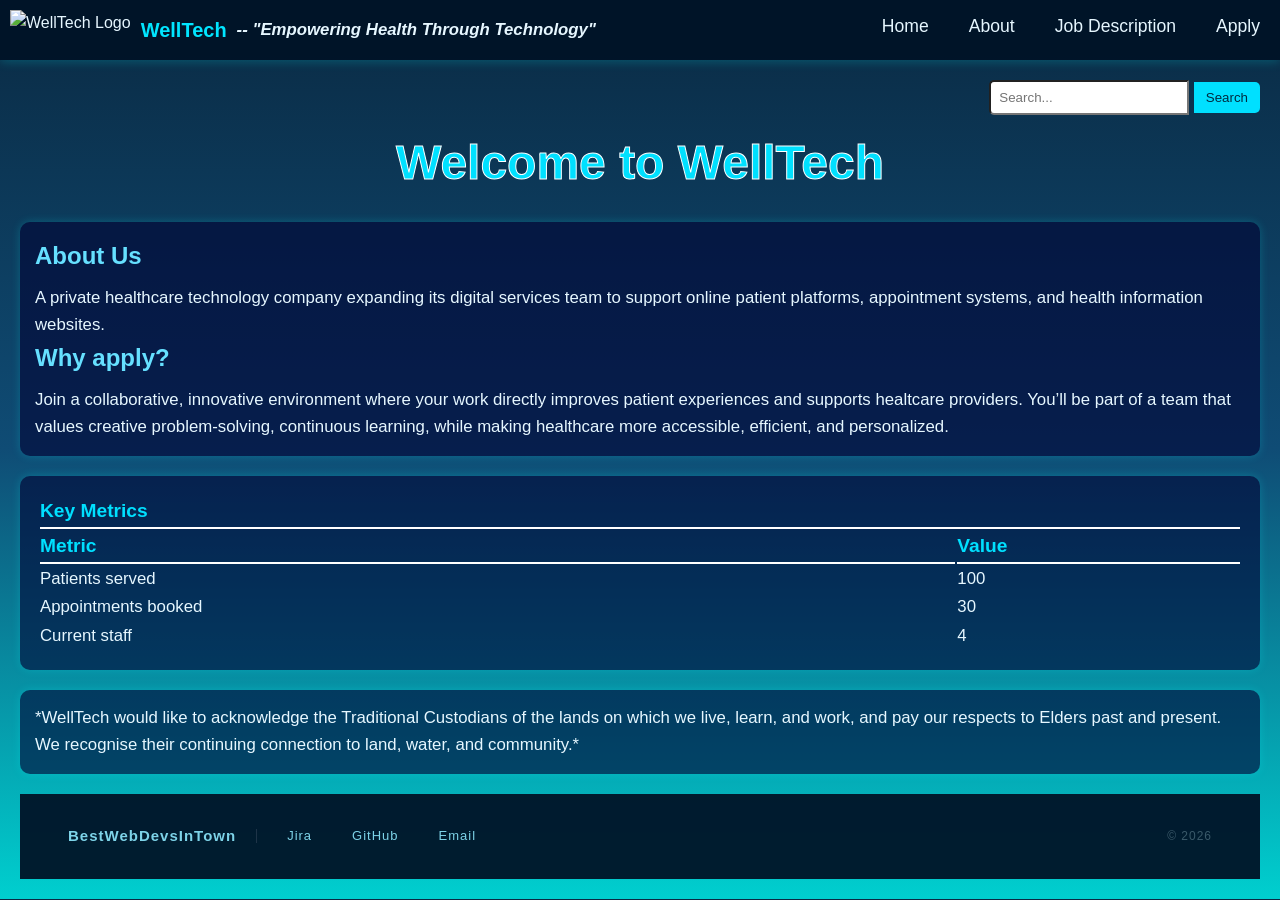
==== index.html @ 47fd0d50 "Merge branch 'main' of https://github.com/Pannnss/Assignment-1" ====
<!DOCTYPE html>
<html lang="en">

<head>
    <meta charset="utf-8">
    <meta name="description" content="Assignment 1">
    <meta name="keywords" content="HTML, CSS, PHP">
    <meta name="author" content="Group 01 - Panha, Robin, Elijah, Ayden">
    <title>Digital Health & Wellness Provider: WellTech</title>
    <link rel="stylesheet" href="AP.css">
    <link rel="icon" type="image/icon" href="WellTech_Logo.PNG">


</head>

<body>
    <nav class="navbar">
        <div class="nav-container">
            <div class="logo">
                <img src="ImagesAP/WellTech_Logo.png" alt="WellTech Logo">
                <span>WellTech </span>
                <p><b><em>-- "Empowering Health Through Technology"</em></b></p>
            </div>

            <!-- Navigation links -->
            <ul class="nav-links">
                <li><a href="index.html">Home</a></li>
                <li><a href="about.html">About</a></li>
                <li><a href="jobs.html">Job Description</a></li>
                <li><a href="apply.html">Apply</a></li>
            </ul>
        </div>
    </nav>
     <section> 
    <div class="searchbar">
        <form action="/search" method="get">
            <input type="search" id="site-search" name="q" placeholder="Search...">
            <button type="submit">Search</button>
        </form>
    </div>
    <h1 class="H1exp">Welcome to WellTech</h1>
    </section>
    <section class="section">
        <h2>About Us</h2>
        <p>A private healthcare technology company expanding its digital services team to support online patient
            platforms, appointment systems, and health information websites.
        </p>
        <h2>Why apply?</h2>
        <p>Join a collaborative, innovative environment where your work directly improves patient experiences and
            supports healtcare providers. You’ll be part of a team that values creative problem-solving, continuous
            learning, while making healthcare more accessible, efficient, and personalized.
        </p>
    </section>
    <table class="metrics-table">
        <tr> 
            <th colspan="2">Key Metrics</th>
        </tr>
        <tr>
            <th>Metric</th>
            <th>Value</th>
        </tr>
        <tr>
            <td>Patients served</td>
            <td>100</td>
        </tr>
        <tr>
            <td>Appointments booked</td>
            <td>30</td>
        </tr>
        <tr>
            <td>Current staff</td>
            <td>4</td>
        </tr>
    </table>
    <section class="section">
        <p>*WellTech would like to acknowledge the Traditional Custodians of the lands on which we live, learn, and
            work, and pay our respects to Elders past and present. We recognise their continuing connection to land,
            water, and community.*
        </p>
    </section>
    <footer>
  <div class="footer-left">
    <span class="footer-brand">BestWebDevsInTown</span>
    <div class="footer-divider"></div>
    <div class="footer-links">
      <a href="https://aydenrao.atlassian.net/jira/core/projects/BG/board?cloudId=ce8f769f-9671-42e4-b406-1f25b0a991ca&filter=assignee%20%3D%20%22712020%3Aa386c260-4c9d-4f69-94ae-87916d33d797%22&groupBy=status">Jira</a>
      <a href="https://github.com/Pannnss/Assignment-1">GitHub</a>
      <a href="mailto:info@welltech.com">Email</a>
    </div>
  </div>
  <span class="footer-copy">&copy; 2026</span>
</footer>
</body>

</html>
---- AP.css ----
/* 16/04/2026 */
/* Applies a global reset to remove default spacing */
* {
    margin: 0px;
    padding: 0;
    box-sizing: border-box;
}

main {
    margin-top: 10px; /* push content down */
}
/* Styles the overall page background and default text */
body {
    font-family: Arial, Helvetica, sans-serif;

    /* Ocean blue gradient background */
    background: linear-gradient(to bottom, #0a2a43, #0f4c75, #00cfcf);

    color: #e6f7ff; /* light cyan text for readability */
    line-height: 1.6;
    padding: 20px;
}

/* Main heading styling */
h1 {
    text-align: center; /* centres the heading */
    font-size: 2.5em;
    margin-bottom: 20px;

    color: #00e0ff; /* bright cyan */
}

/* Subheadings (section titles) */
h2 {
    margin-bottom: 10px;
    color: #66e0ff; /* softer cyan */
}

/* Section container styling */
.section {
    background-color: rgba(0, 0, 50, 0.6); /* semi-transparent dark blue */
    padding: 15px;
    margin-bottom: 20px;
    border-radius: 10px;

    /* subtle glow effect */
    box-shadow: 0 0 10px rgba(0, 255, 255, 0.2);
}

/* Paragraph text */
p {
    font-size: 1.05em;
}

/* List styling */
ul {
    padding-left: 20px;
}

ol {
    padding-left: 20px;
}

li {
    margin-bottom: 8px;
}

/* Container for image links */
.links {
    display: flex; /* aligns images side-by-side */
    gap: 20px; /* spacing between images */
    margin-top: 10px;
}

/* /* Image styling
.links img {
    width: 150px;
    height: auto;

    border-radius: 10px;
    border: 2px solid #00e0ff;

    transition: transform 0.3s ease, box-shadow 0.3s ease;
} */

/* Hover effect for images */
.links img:hover {
    transform: scale(1.1); /* slightly enlarges image */
    box-shadow: 0 0 15px #00ffff;
} 

body {
    padding-top: 70px; /* pushes content down below navbar */
}

/* Navigation bar fixed at the very top */
.navbar {
    background: rgba(0, 20, 40, 0.95); /* dark ocean blue */
    padding: 10px 10px;

    position: fixed;  
    top: 0;
    left: 0;
    width: 100%;      /* makes it span full width */

    z-index: 1000;    /* keeps it above everything */

    box-shadow: 0 2px 10px rgba(0, 255, 255, 0.2);
}

/* Container to align items */
.nav-container {
    display: flex;
    justify-content: space-between; /* logo left, links right */
    align-items: center;
}


/* Navigation links list */
.nav-links {
    list-style: none;
    display: flex;
    gap: 20px;
}

/* Individual links */
.nav-links a {
    text-decoration: none;
    color: #e6f7ff;
    font-size: 1.1em;
    padding: 5px 10px;
    border-radius: 5px;

    transition: background 0.3s, colour 0.3s;
}

/* Hover effect */
.nav-links a:hover {
    background-color: #00e0ff;
    color: #002b40;
}

/*
   Date: 19/04/2026
   Added: Logo inside navbar*/

/* Logo container */
.logo {
    display: flex;
    align-items: center;
    gap: 10px;
}

/* Logo image */
.logo img {
    height: 40px;   /* adjust size if needed */
    width: auto;
}

/* Logo text */
.logo span {
    color: #00e5ff;
    font-size: 20px;
    font-weight: bold;
}

/* Container for all cards */
.team-container {
    display: grid;
    grid-template-columns: repeat(auto-fit, minmax(250px, 1fr));
    gap: 20px;
    margin-top: 20px;
}

/* Individual card */
.card {
    background: #19539a;
    border: 2px solid #0072ff;
    border-radius: 12px;
    padding: 15px;
    box-shadow: 0 4px 10px rgba(0,0,0,0.1);
    transition: transform 0.2s ease;
}

/* Hover effect */
.card:hover {
    transform: translateY(-5px);
}

/* Name header */
.card h3 {
    margin-top: 0;
    color: #4bc5f2;
}

/* Fun Facts Table */
.fun-facts {
    width: 100%;
    border-collapse: collapse;
    margin-top: 15px;
    font-family: Arial, sans-serif;
}

/* Header */
.fun-facts thead {
    background: linear-gradient(135deg, #00c6ff, #0072ff);
    color: white;
}

.fun-facts th {
    padding: 12px;
    text-align: left;
}

/* Body cells */
.fun-facts td {
    padding: 12px;
    border-bottom: 1px solid #ddd;
}

/* Row hover effect */
.fun-facts tbody tr:hover {
    background-color: #0c4e88;
}
legend {
  border: 2px solid #2a7db8;
  padding: 5px 12px;
  border-radius: 6px;
  background-color: rgba(27, 25, 42, 0.9);
  font-weight: bold;
}

fieldset {
  background-color: rgba(0, 0, 50, 0.6); /* semi-transparent dark blue */
    padding: 15px;
    margin-bottom: 20px;
    border-radius: 10px;

    /* subtle glow effect */
    box-shadow: 0 0 10px rgba(0, 255, 255, 0.2);
  transition: transform 0.2s ease;
}

.subfield {
    border: none;
    border-left: 3px solid #2a7db8;
    background: none;
    box-shadow: none;
    padding: 5px 0 5px 10px;
    margin-bottom: auto;
    transition: none;
}

.subfield:hover {
    transform: none;
}

.sublegend {
    border: none !important;
    background: none !important;
    font-weight: normal;
    font-size: 0.95em;
    color: #99e5ff;
    padding: 0;
}
fieldset:hover{
  transform: scale(1.02);
}

.application-form {
    display:flex;
    flex-direction: column;
    justify-content: center;
    gap: 15px;
    max-width: 900px;
    margin: auto;
    
}
/*The following were made and inspired by this blog: https://tobiasahlin.com/blog/css-trick-animating-link-underlines/ */
.H1exp {
  position: relative;
  text-decoration: none;
}


.H1exp::before {
  content: "";
  position: absolute;
  display: block;
  width: 100%;
  height: 2px;
  bottom: 0;
  left: 0;
  background-color: #fff;
  transform: scaleX(0);
  transition: transform 0.3s ease;
}

.H1exp:hover::before {
  transform: scaleX(1);
}

.metrics-table {
    text-align: left;
    width: 100%;
    background-color: rgba(0, 0, 50, 0.6);
    margin-top: 20px;
    margin-bottom: 20px;
    padding: 18px;
    border-radius: 10px;
    box-shadow: 0 0 10px rgba(0, 255, 255, 0.2);

}

th {
    color: #00e0ff;
    font-size: 1.2em;
    border-bottom: 2px solid #ffffff;
}

td {
    color: #e6f7ff;
    font-size: 1.05em;
    text-align: left;

}

footer {
  width: 100%;
  box-sizing: border-box;
  padding: 28px 48px;
  background-color: rgba(0, 20, 40, 0.95);
  display: flex;
  align-items: center;
  justify-content: space-between; /* pushes footer-left to the left and footer-copy to the right */
  flex-wrap: wrap;
  gap: 16px;
  letter-spacing: 1px;
}

.footer-left {
  display: flex; /* lines up the brand, divider, and links side by side */
  align-items: center;
  gap: 20px; /* adds space between the brand, divider, and links */
}

.footer-brand {
  color: #7dd3e8;
  font-weight: 600; /* makes the brand name stronger */
  font-size: 15px;
}

.footer-divider {
  width: 1px; /* makes the divider a thin vertical line */
  height: 14px; /*sets the hegiht of the divider*/
  background: #1e3448;
}

.footer-links {
  display: flex; /* lines up the links side by side */
  gap: 20px;
}

footer a {
  color: #7dd3e8;
  font-size: 13px;
  text-decoration: none;
  padding: 4px 10px; /* adds space around the text*/
  border-radius: 20px; /* rounds the edges so less sharp */
}

footer a:hover {
  text-decoration: underline; 
  background-color: #0953c257;
}

.footer-copy {
  color: #3a5a6a;
  font-size: 12px;
}

.searchbar {
    display: flex;
    justify-content: right;
    margin-top: 10px;
    margin-bottom: 10px;
}

.searchbar input[type="search"] {
    padding: 8px;
    border: px solid #00e0ff;
    border-radius: 5px 0 0 5px;
    width: 200px;
}

.searchbar button {
    padding: 8px 12px;
    border: none;
    background-color: #00e0ff;
    color: #002b40;
    border-radius: 0 5px 5px 0;
    cursor: pointer;
}

.searchbar button:hover {
    background-color: #00c6ff;
}

h1.H1exp {
    text-align: center;
    font-size: 3em;
    color: #00e0ff;
    -webkit-text-stroke: #ffffff 1px;
}
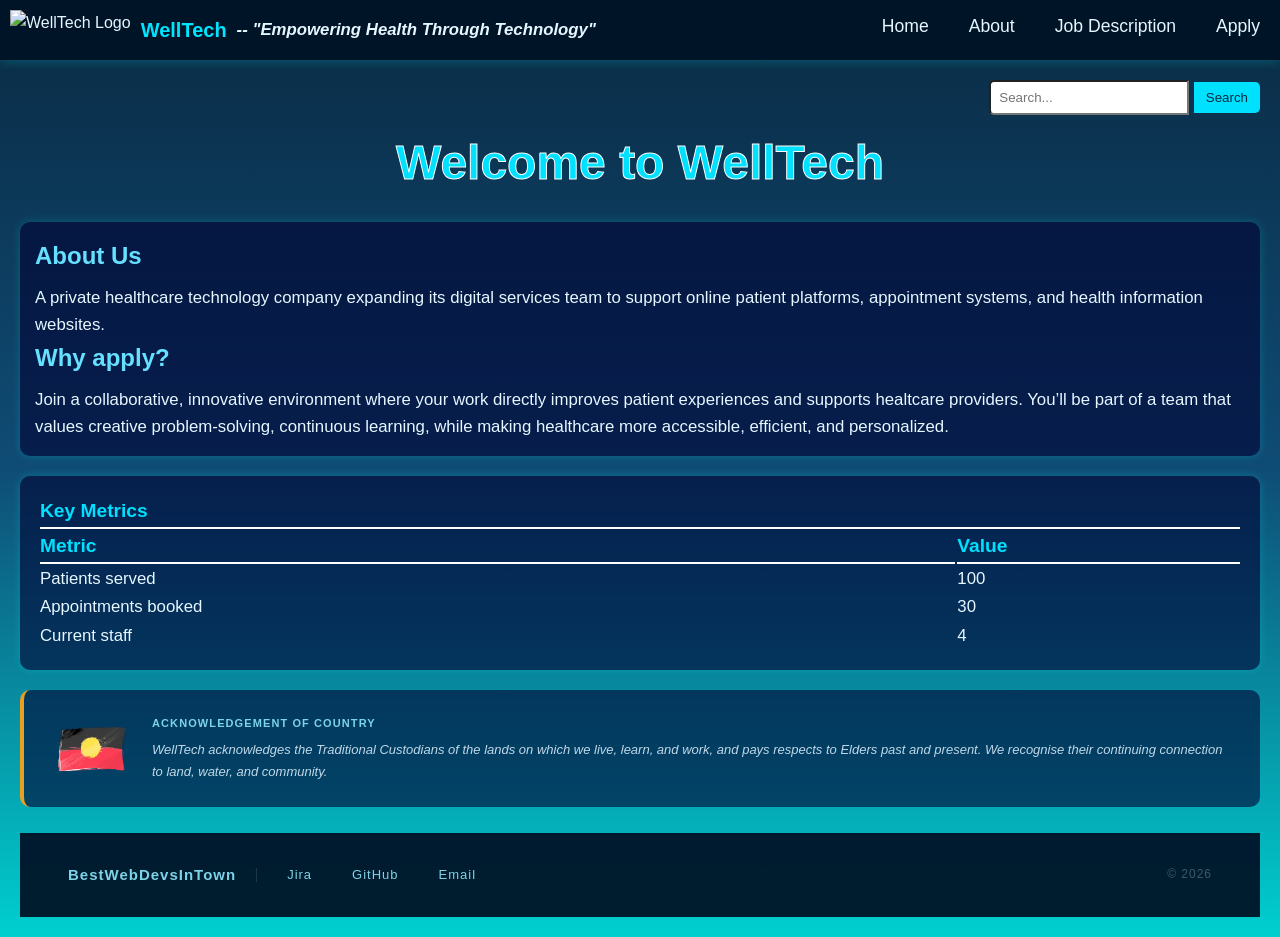
==== commit 298dfbb9: "changed the acknowledgement of country added missing label for accessibility" ====
--- a/index.html
+++ b/index.html
@@ -34,7 +34,7 @@
      <section> 
     <div class="searchbar">
         <form action="/search" method="get">
-            <input type="search" id="site-search" name="q" placeholder="Search...">
+            <input type="search" id="site-search" name="q" title="searchbar" placeholder="Search...">
             <button type="submit">Search</button>
         </form>
     </div>
@@ -72,12 +72,18 @@
             <td>4</td>
         </tr>
     </table>
-    <section class="section">
-        <p>*WellTech would like to acknowledge the Traditional Custodians of the lands on which we live, learn, and
-            work, and pay our respects to Elders past and present. We recognise their continuing connection to land,
-            water, and community.*
-        </p>
-    </section>
+    <section class="aboriginal-section">
+  <div class="aboriginal">
+    <img src="pngtree-grunge-aboriginal-flag-vector-aborigines-australia-vector-png-image_5036026.png" alt="Aboriginal flag" class="aboriginal-flag">
+    <p class="aboriginal-text">
+      <strong>Acknowledgement of Country</strong>
+      WellTech acknowledges the Traditional Custodians of the lands on which we live, learn,
+      and work, and pays respects to Elders past and present. We recognise their continuing
+      connection to land, water, and community.
+    </p>
+  </div>
+</section>
+<br>
     <footer>
   <div class="footer-left">
     <span class="footer-brand">BestWebDevsInTown</span>
--- a/AP.css
+++ b/AP.css
@@ -379,6 +379,41 @@
   font-size: 12px;
 }
 
+.aboriginal {
+  background-color: rgba(0, 0, 50, 0.6);
+  border-radius: 10px;
+  padding: 24px 32px;
+  display: flex; /*lines up the flag and text side by side */
+  align-items: center; /* centres the flag and text vetically */
+  gap: 24px;
+  border-left: 4px solid #e8a020;/*gold left border because its pretty*/
+}
+
+.aboriginal-flag {
+  width: 72px;
+  height: 44px;
+  border-radius: 4px;
+  object-fit: cover;/*makes the image fill the space*/
+  flex-shrink: 0;
+}
+
+.aboriginal-text {
+  color: #c0d8e8;
+  font-size: 13px;
+  line-height: 1.7;
+  font-style: italic;
+  margin: 0;
+}
+
+.aboriginal-text strong {
+  display: block; /* puts the heading on its own line*/
+  color: #7dd3e8;
+  font-style: normal;
+  font-size: 11px;
+  letter-spacing: 0.1em;
+  text-transform: uppercase;
+  margin-bottom: 6px;
+}
 .searchbar {
     display: flex;
     justify-content: right;
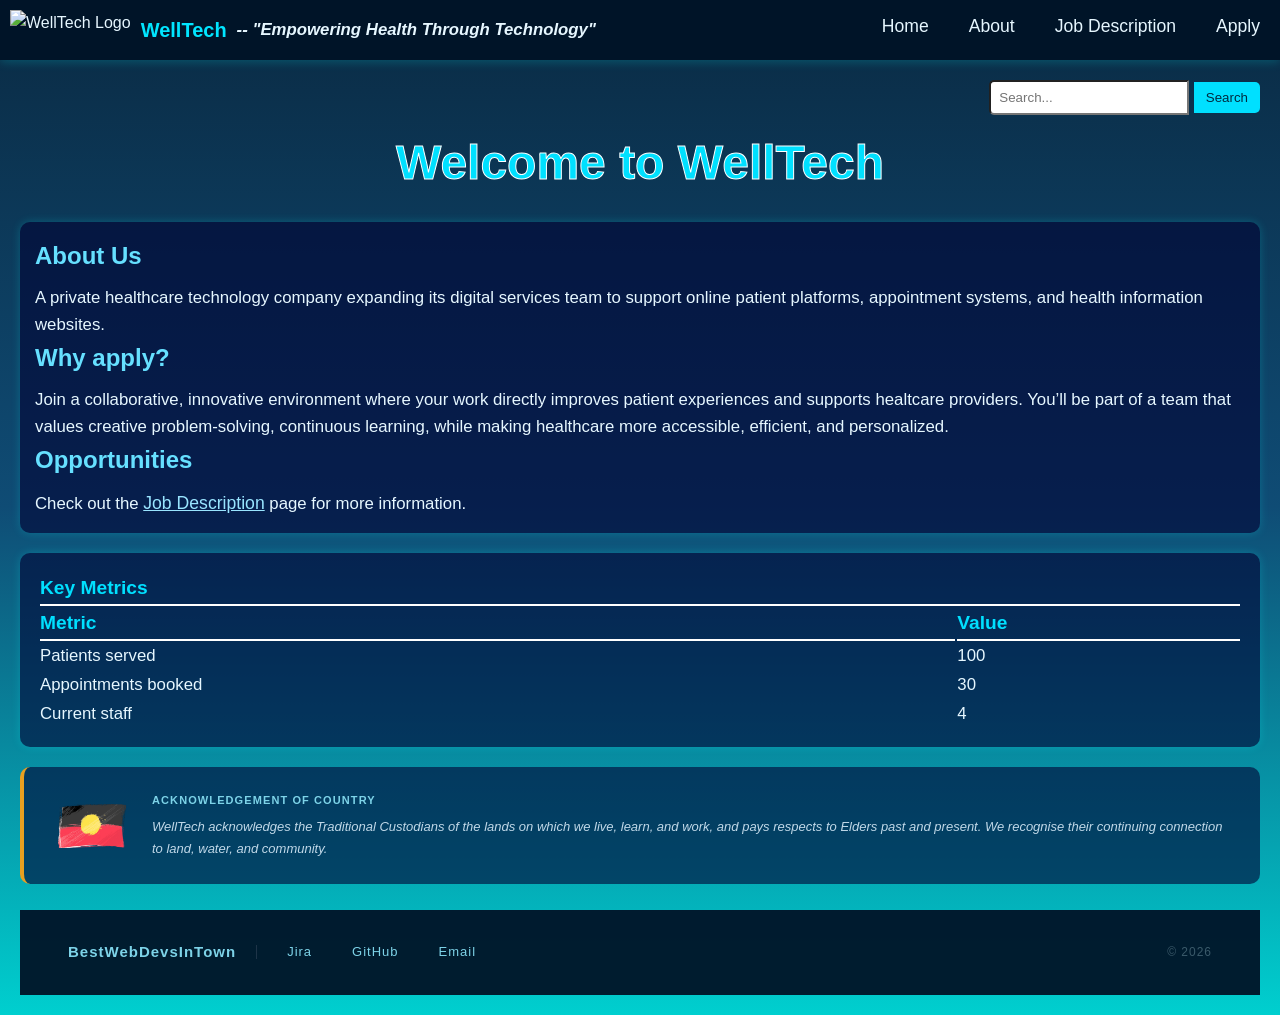
==== commit 51c6332a: "Added "opportunities" to home page" ====
--- a/index.html
+++ b/index.html
@@ -31,14 +31,14 @@
             </ul>
         </div>
     </nav>
-     <section> 
-    <div class="searchbar">
-        <form action="/search" method="get">
-            <input type="search" id="site-search" name="q" title="searchbar" placeholder="Search...">
-            <button type="submit">Search</button>
-        </form>
-    </div>
-    <h1 class="H1exp">Welcome to WellTech</h1>
+    <section>
+        <div class="searchbar">
+            <form action="/search" method="get">
+                <input type="search" id="site-search" name="q" placeholder="Search...">
+                <button type="submit">Search</button>
+            </form>
+        </div>
+        <h1 class="H1exp">Welcome to WellTech</h1>
     </section>
     <section class="section">
         <h2>About Us</h2>
@@ -50,9 +50,12 @@
             supports healtcare providers. You’ll be part of a team that values creative problem-solving, continuous
             learning, while making healthcare more accessible, efficient, and personalized.
         </p>
+         <h2>Opportunities</h2>
+        <p>Check out the <a class="joblink" href="jobs.html">Job Description</a> page for more information.
+        </p>
     </section>
     <table class="metrics-table">
-        <tr> 
+        <tr>
             <th colspan="2">Key Metrics</th>
         </tr>
         <tr>
@@ -85,17 +88,18 @@
 </section>
 <br>
     <footer>
-  <div class="footer-left">
-    <span class="footer-brand">BestWebDevsInTown</span>
-    <div class="footer-divider"></div>
-    <div class="footer-links">
-      <a href="https://aydenrao.atlassian.net/jira/core/projects/BG/board?cloudId=ce8f769f-9671-42e4-b406-1f25b0a991ca&filter=assignee%20%3D%20%22712020%3Aa386c260-4c9d-4f69-94ae-87916d33d797%22&groupBy=status">Jira</a>
-      <a href="https://github.com/Pannnss/Assignment-1">GitHub</a>
-      <a href="mailto:info@welltech.com">Email</a>
-    </div>
-  </div>
-  <span class="footer-copy">&copy; 2026</span>
-</footer>
+        <div class="footer-left">
+            <span class="footer-brand">BestWebDevsInTown</span>
+            <div class="footer-divider"></div>
+            <div class="footer-links">
+                <a
+                    href="https://aydenrao.atlassian.net/jira/core/projects/BG/board?cloudId=ce8f769f-9671-42e4-b406-1f25b0a991ca&filter=assignee%20%3D%20%22712020%3Aa386c260-4c9d-4f69-94ae-87916d33d797%22&groupBy=status">Jira</a>
+                <a href="https://github.com/Pannnss/Assignment-1">GitHub</a>
+                <a href="mailto:info@welltech.com">Email</a>
+            </div>
+        </div>
+        <span class="footer-copy">&copy; 2026</span>
+    </footer>
 </body>
 
 </html>
--- a/AP.css
+++ b/AP.css
@@ -174,12 +174,11 @@
 
 /* Individual card */
 .card {
-    background: #19539a;
-    border: 2px solid #0072ff;
+    background: rgba(0, 0, 50, 0.6); /* semi-transparent dark blue */
     border-radius: 12px;
     padding: 15px;
-    box-shadow: 0 4px 10px rgba(0,0,0,0.1);
     transition: transform 0.2s ease;
+    box-shadow: 0 0 10px rgba(0, 255, 255, 0.2);
 }
 
 /* Hover effect */
@@ -210,12 +209,15 @@
 .fun-facts th {
     padding: 12px;
     text-align: left;
+    background-color: rgba(0, 0, 50, 0.6);
 }
 
 /* Body cells */
 .fun-facts td {
     padding: 12px;
     border-bottom: 1px solid #ddd;
+    background-color: rgba(0, 0, 22, 0.6);
+
 }
 
 /* Row hover effect */
@@ -446,4 +448,9 @@
     font-size: 3em;
     color: #00e0ff;
     -webkit-text-stroke: #ffffff 1px;
-}+}
+
+.joblink {
+    font-size: 1.05em;
+    color: #99e5ff;
+}
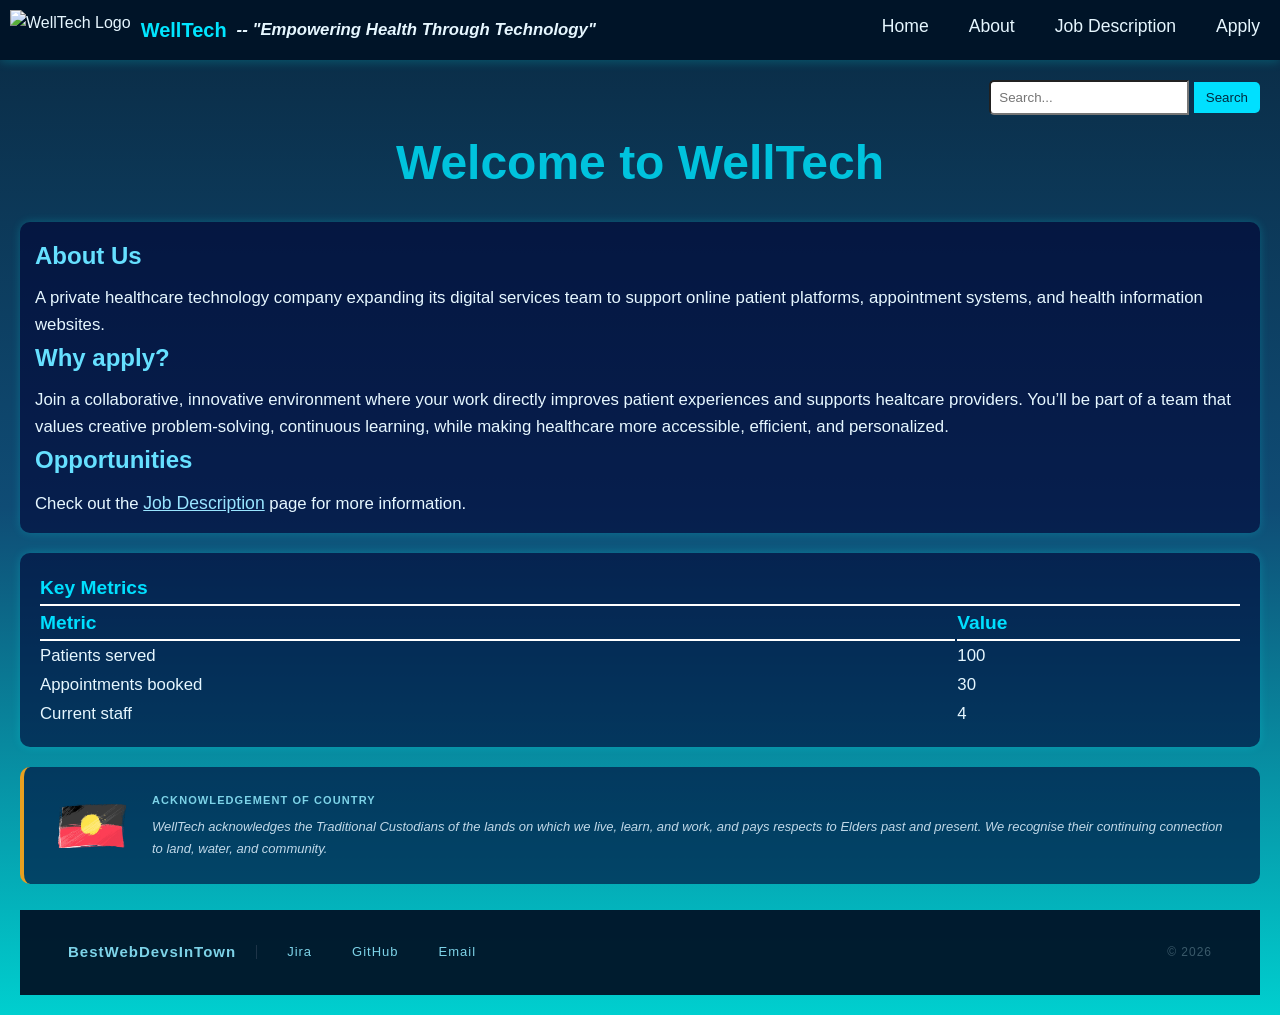
==== commit d4872eed: "added search label for accessibility" ====
--- a/index.html
+++ b/index.html
@@ -34,6 +34,7 @@
     <section>
         <div class="searchbar">
             <form action="/search" method="get">
+                <label for="site-search" class="searchlabel">Search the site</label>
                 <input type="search" id="site-search" name="q" placeholder="Search...">
                 <button type="submit">Search</button>
             </form>
@@ -75,7 +76,7 @@
             <td>4</td>
         </tr>
     </table>
-    <section class="aboriginal-section">
+    <div class="aboriginal-section">
   <div class="aboriginal">
     <img src="pngtree-grunge-aboriginal-flag-vector-aborigines-australia-vector-png-image_5036026.png" alt="Aboriginal flag" class="aboriginal-flag">
     <p class="aboriginal-text">
@@ -85,7 +86,7 @@
       connection to land, water, and community.
     </p>
   </div>
-</section>
+</div>
 <br>
     <footer>
         <div class="footer-left">
--- a/AP.css
+++ b/AP.css
@@ -24,7 +24,7 @@
 /* Main heading styling */
 h1 {
     text-align: center; /* centres the heading */
-    font-size: 2.5em;
+    font-size: 2.3em;
     margin-bottom: 20px;
 
     color: #00e0ff; /* bright cyan */
@@ -446,11 +446,21 @@
 h1.H1exp {
     text-align: center;
     font-size: 3em;
-    color: #00e0ff;
-    -webkit-text-stroke: #ffffff 1px;
+    color: #00c3dd;
 }
 
 .joblink {
     font-size: 1.05em;
     color: #99e5ff;
 }
+/*I got help from gen ai to make the label not visible */
+.searchlabel {
+    position: absolute;
+  width: 1px;
+  height: 1px;
+  padding: 0;
+  overflow: hidden;
+  clip: rect(0,0,0,0);
+  white-space: nowrap;
+  border: 0;
+}
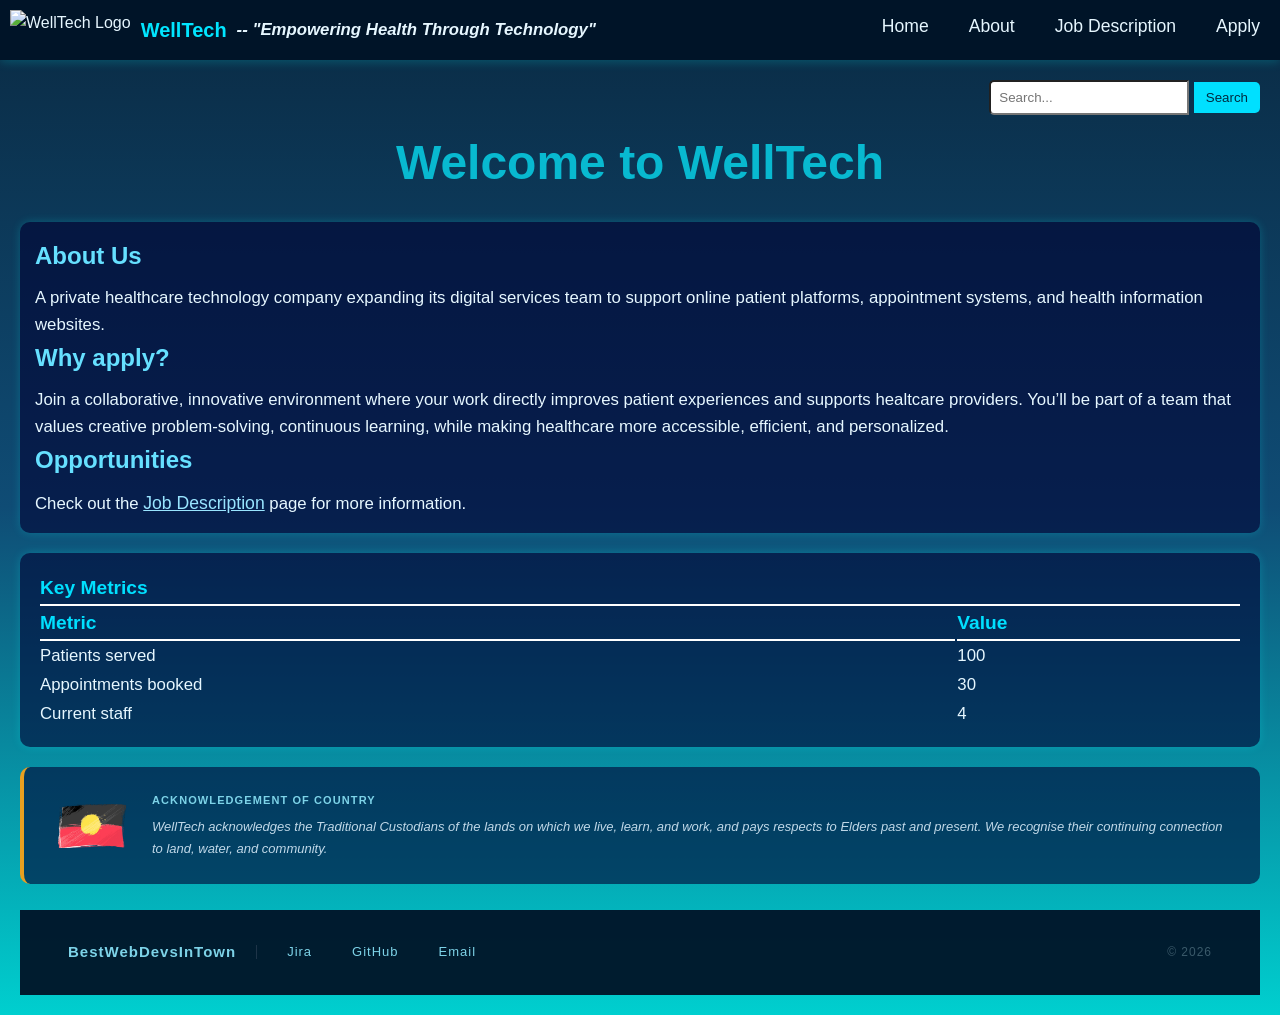
==== commit 21e0cd56: "Updated Jira link" ====
--- a/index.html
+++ b/index.html
@@ -94,7 +94,7 @@
             <div class="footer-divider"></div>
             <div class="footer-links">
                 <a
-                    href="https://aydenrao.atlassian.net/jira/core/projects/BG/board?cloudId=ce8f769f-9671-42e4-b406-1f25b0a991ca&filter=assignee%20%3D%20%22712020%3Aa386c260-4c9d-4f69-94ae-87916d33d797%22&groupBy=status">Jira</a>
+                    href="https://aydenrao.atlassian.net/jira/core/projects/BG/board?cloudId=ce8f769f-9671-42e4-b406-1f25b0a991ca&filter=&groupBy=status">Jira</a>
                 <a href="https://github.com/Pannnss/Assignment-1">GitHub</a>
                 <a href="mailto:info@welltech.com">Email</a>
             </div>
--- a/AP.css
+++ b/AP.css
@@ -34,6 +34,12 @@
 h2 {
     margin-bottom: 10px;
     color: #66e0ff; /* softer cyan */
+}
+
+/* subber headings (aside titles) */
+h3 {
+    margin-bottom: 10px;
+    color: #66e0ff; /* same as h2 */
 }
 
 /* Section container styling */
@@ -446,6 +452,19 @@
 h1.H1exp {
     text-align: center;
     font-size: 3em;
+    color: #08b9d0
+}
+
+.aside {
+    background-color: rgba(0, 0, 50, 0.6);
+    display: grid;
+    grid-template-rows: 3fr 1fr;
+    float: right;
+    border-radius: 10px;
+    padding: 20px;
+    margin-top: 20px;
+    margin-bottom: 20px;
+    box-shadow: 0 0 10px rgba(0, 255, 255, 0.2);
     color: #00c3dd;
 }
 
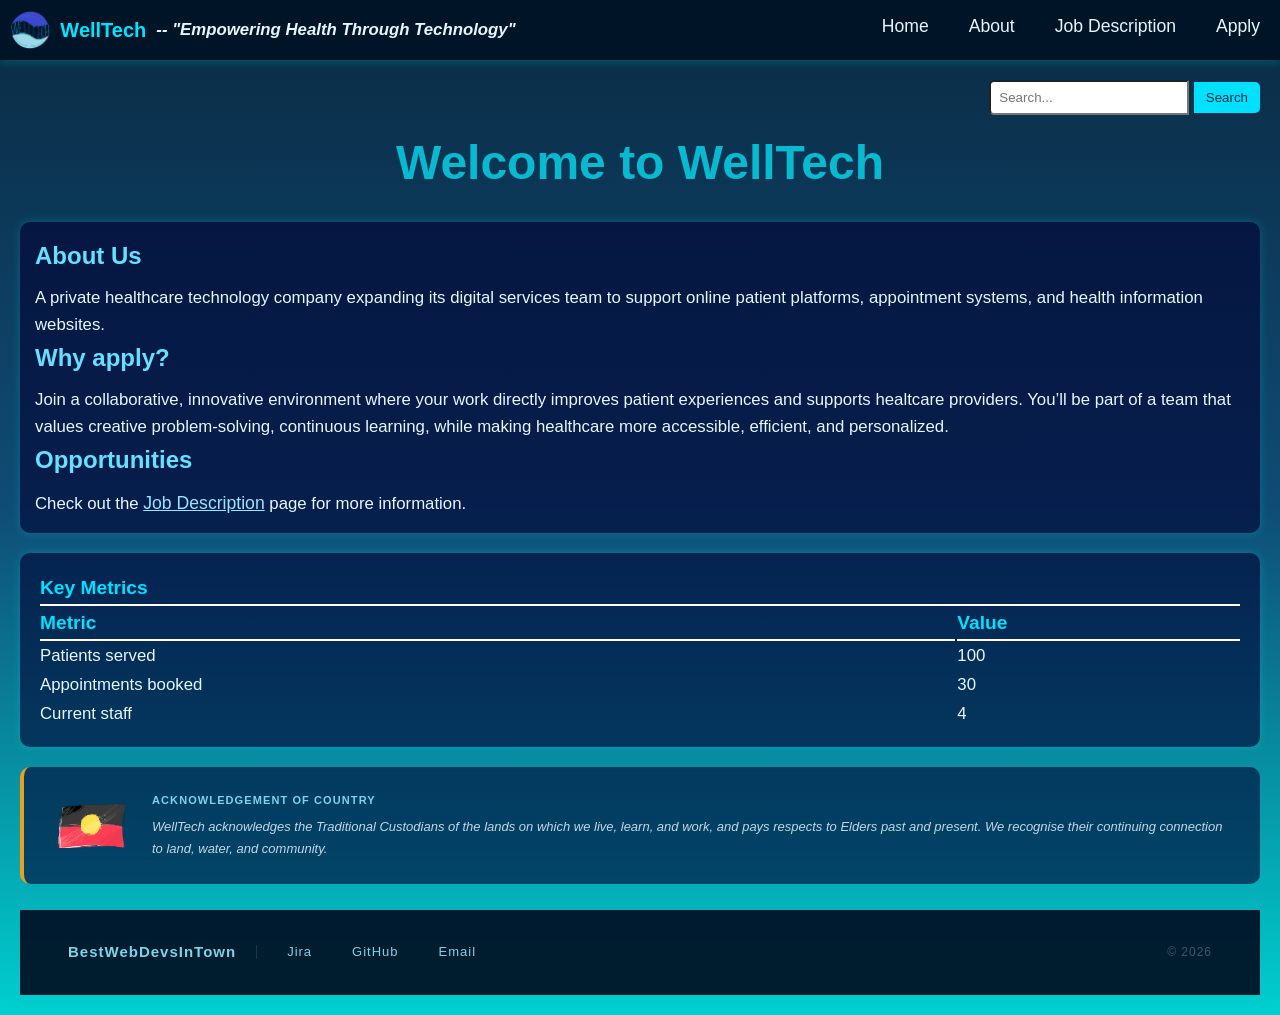
==== commit e730eb6d: "changed the nav logo to be the image out of folder" ====
--- a/index.html
+++ b/index.html
@@ -17,7 +17,7 @@
     <nav class="navbar">
         <div class="nav-container">
             <div class="logo">
-                <img src="ImagesAP/WellTech_Logo.png" alt="WellTech Logo">
+                <img src="WellTech_Logo.PNG" alt="WellTech Logo">
                 <span>WellTech </span>
                 <p><b><em>-- "Empowering Health Through Technology"</em></b></p>
             </div>
--- a/AP.css
+++ b/AP.css
@@ -360,7 +360,7 @@
 
 .footer-divider {
   width: 1px; /* makes the divider a thin vertical line */
-  height: 14px; /*sets the hegiht of the divider*/
+  height: 14px; /*sets the height of the divider*/
   background: #1e3448;
 }
 
@@ -374,7 +374,7 @@
   font-size: 13px;
   text-decoration: none;
   padding: 4px 10px; /* adds space around the text*/
-  border-radius: 20px; /* rounds the edges so less sharp */
+  border-radius: 20px; /* rounds the edges so its less sharp */
 }
 
 footer a:hover {
@@ -392,7 +392,7 @@
   border-radius: 10px;
   padding: 24px 32px;
   display: flex; /*lines up the flag and text side by side */
-  align-items: center; /* centres the flag and text vetically */
+  align-items: center; /* centres the flag and text vertically */
   gap: 24px;
   border-left: 4px solid #e8a020;/*gold left border because its pretty*/
 }
